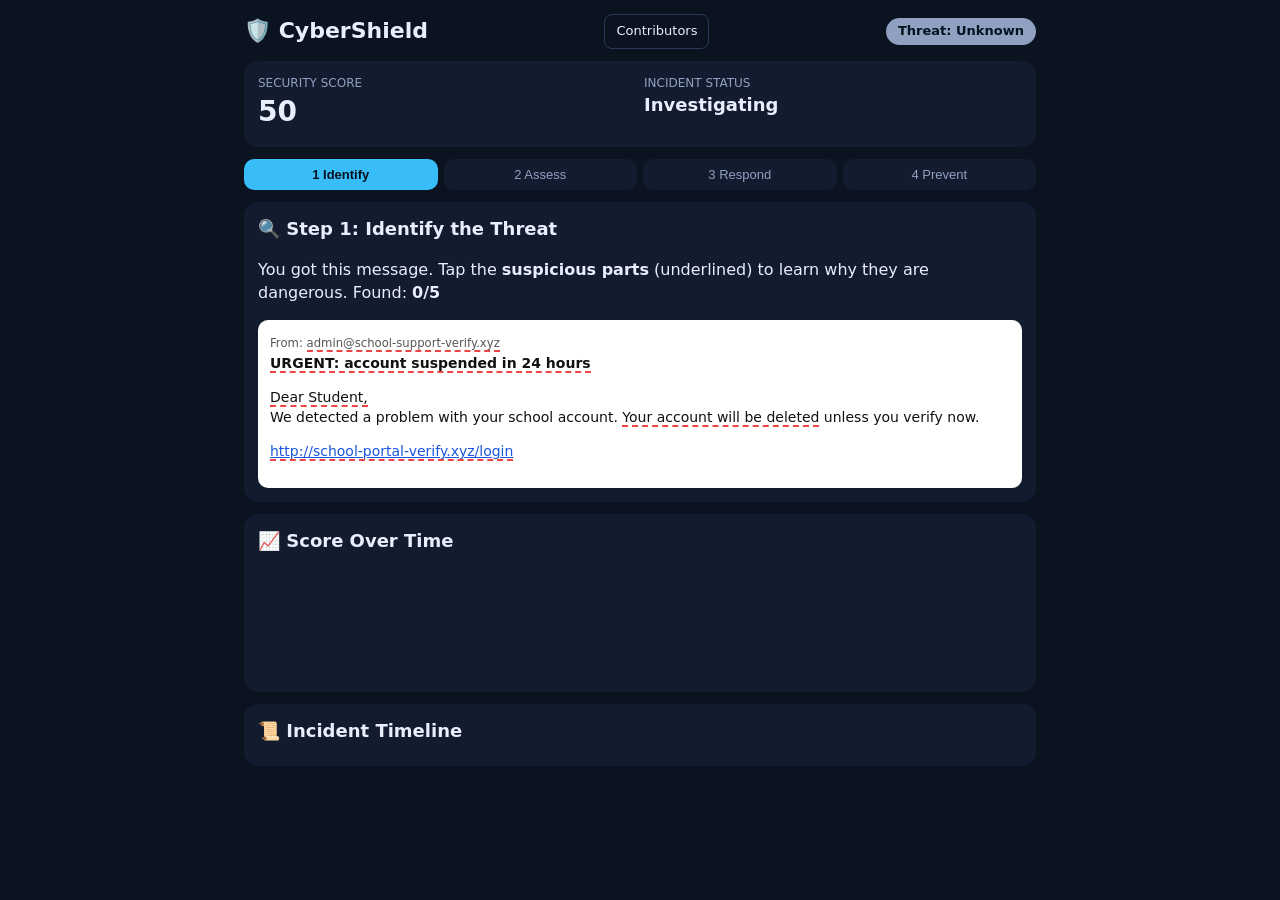
==== index.html @ 08f1e730 "Second commit of CyberShiel" ====
<!DOCTYPE html>
<html lang="en">
<head>
  <meta charset="utf-8">
  <meta name="viewport" content="width=device-width, initial-scale=1, viewport-fit=cover">
  <title>CyberShield</title>
  <link rel="stylesheet" href="index.css">
</head>
<body>
  <div class="w">
    <header class="top">
      <h1>🛡️ CyberShield</h1>
      <a class="contributors-link" href="contributors.html">Contributors</a>
      <span id="lvl" class="badge">Threat: Unknown</span>
    </header>
    <section class="g card" aria-label="Security overview">
      <div>
        <div class="metric-label">SECURITY SCORE</div>
        <div class="big" id="sc">50</div>
      </div>
      <div>
        <div class="metric-label">INCIDENT STATUS</div>
        <div class="big status-value" id="st">Investigating</div>
      </div>
    </section>
    <nav class="tabs" id="tabs" aria-label="Incident response steps"></nav>
    <main id="main"></main>
    <section class="card" aria-labelledby="score-heading">
      <h2 id="score-heading">📈 Score Over Time</h2>
      <div id="gr"></div>
    </section>
    <section class="card" aria-labelledby="timeline-heading">
      <h2 id="timeline-heading">📜 Incident Timeline</h2>
      <div id="log"></div>
    </section>
  </div>
<script>
// ---- STATE: everything the dashboard remembers lives here ----
var S={step:0,score:50,found:{},round:0,done:false,log:[],mist:[],hist:[50]};
var STEPS=["1 Identify","2 Assess","3 Respond","4 Prevent"];

// ---- DATA: edit these to change the scenario ----
var FLAGS={
 sender:["admin@school-support-verify.xyz","Fake sender: the real school uses its official domain, not a random .xyz address."],
 urgent:["URGENT: account suspended in 24 hours","Urgency is a pressure trick. Attackers want you to panic and not think."],
 greet:["Dear Student,","Generic greeting. A real admin would use your name."],
 link:["http://school-portal-verify.xyz/login","The link goes to a lookalike site, not the real school portal. It will steal your password."],
 threat:["Your account will be deleted","Threats of punishment or loss are a classic phishing tactic."]
};
var ROUNDS=[
 {q:"You just realised you typed your password on that site. What do you do FIRST?",o:[
  ["Ignore it and hope nothing happens",0,"Bad. The attacker already has your password. Every minute counts."],
  ["Change the password from a trusted device and make it strong and unique",1,"Correct! This locks the attacker out. Use a NEW password, never reuse old ones."],
  ["Reply to the sender and ask if it's real",0,"Bad. Talking to the attacker confirms your account is active and gives them more chances."],
  ["Just delete the message",0,"Not enough. Deleting hides the problem but the stolen password still works. Also you lose evidence."]]},
 {q:"Alert! A login from another country at 2:14 AM was detected. What now?",o:[
  ["Turn on MFA and log out all other sessions",1,"Correct! MFA means a stolen password alone is not enough, and logging out sessions kicks the attacker out."],
  ["Wait and see if it happens again",0,"Bad. Waiting lets the attacker read data and attack your friends from your account."],
  ["Message friends to click the link to 'check it'",0,"Very bad! That spreads the attack to others."],
  ["Take a screenshot, then report to the IT admin",1,"Correct! Reporting warns the school and the screenshot preserves evidence."]]},
 {q:"Your laptop is acting weird after the click. It might have malware. What do you do?",o:[
  ["Disconnect from Wi-Fi, then run an antivirus scan",1,"Correct! Disconnecting stops malware from spreading or sending data out."],
  ["Wipe and reinstall everything right now",0,"Too early. This destroys evidence the IT team needs. Report first."],
  ["Keep using it normally",0,"Bad. Malware could keep stealing data while you work."],
  ["Plug in a USB drive and copy your files to save them",0,"Bad. You could spread infected files to the USB and other devices."]]}
];
var AT=[["Student account",95,"#ef4444"],["Personal data",75,"#f59e0b"],["School data (grades, records)",60,"#f59e0b"],["Other students (if link is forwarded)",45,"#38bdf8"]];
var PREV=[
 ["Check the sender's real address before clicking anything","Phishing relies on fake senders."],
 ["Hover over links to see where they REALLY go","Fake login pages copy the real design."],
 ["Turn on MFA on every school and email account","Stops stolen-password logins."],
 ["Use a password manager and a unique password per site","One leaked password won't open everything."],
 ["Never share passwords. Schools never ask by message","Real admins don't need your password."],
 ["Report suspicious messages to the IT team","Reporting protects the whole school."],
 ["Keep your OS and antivirus updated","Closes holes that malware uses."]];

// ---- HELPERS ----
function $(i){return document.getElementById(i)}
function addLog(t){S.log.push(t);renderLog()}
function renderLog(){$("log").innerHTML=S.log.map(function(l){return '<div class="log">'+l+'</div>'}).join("")}
function setLevel(t,c){var e=$("lvl");e.textContent="Threat: "+t;e.style.background=c;e.style.color="#04121f"}
function bump(n){S.score=Math.max(0,Math.min(100,S.score+n));$("sc").textContent=S.score;S.hist.push(S.score);graph()}
function graph(){var h=S.hist,w=300/Math.max(h.length-1,1),p=h.map(function(v,i){return (i*w)+","+(100-v)}).join(" ");$("gr").innerHTML='<svg viewBox="0 0 300 100" width="100%" height="110"><polyline points="'+p+'" fill="none" stroke="#38bdf8" stroke-width="3"/></svg>'}
var T=null;
function startT(){var t=15;clearInterval(T);T=setInterval(function(){t--;var e=$("tm");if(e)e.textContent="⏱ "+t+"s";if(t<=0){clearInterval(T);timeout()}},1000)}
function timeout(){if(!$("o0"))return;var r=ROUNDS[S.round];r.o.forEach(function(_,j){$("o"+j).disabled=true});bump(-8);S.mist.push(r.q);addLog("⏰ Too slow! No decision made in time");$("fb").innerHTML='<div class="fb badc">⏰ Time is up! In a real attack, hesitating gives the attacker more time.</div><button class="next" onclick="nextR()">Next ➜</button>'}
function go(n){clearInterval(T);S.step=n;render()}
function tabs(){$("tabs").innerHTML=STEPS.map(function(s,i){return '<button class="tab'+(i==S.step?' on':'')+'" onclick="go('+i+')">'+s+'</button>'}).join("")}

// ---- SCREENS ----
function render(){tabs();[s1,s2,s3,s4][S.step]()}

function s1(){
 var n=Object.keys(S.found).length,h='<div class="card"><h2>🔍 Step 1: Identify the Threat</h2><p>You got this message. Tap the <b>suspicious parts</b> (underlined) to learn why they are dangerous. Found: <b>'+n+'/5</b></p>';
 function f(k){return '<span class="flag'+(S.found[k]?' f':'')+'" onclick="flag(\''+k+'\')">'+FLAGS[k][0]+'</span>'}
 h+='<div class="mail"><small>From: '+f("sender")+'</small><br><b>'+f("urgent")+'</b><p>'+f("greet")+'<br>We detected a problem with your school account. '+f("threat")+' unless you verify now.</p><p><span class="link" onclick="flag(\'link\')">'+f("link")+'</span></p></div><div id="ex"></div>';
 if(n==5)h+='<button class="next" onclick="clicked()">All found! You clicked the link and entered your password... ➜</button>';
 $("main").innerHTML=h+'</div>'
}
function flag(k){
 if(!S.found[k]){S.found[k]=1;bump(4);addLog("Spotted red flag: "+FLAGS[k][0])}
 s1();$("ex").innerHTML='<div class="fb good"><b>Why it is dangerous:</b> '+FLAGS[k][1]+'</div>'
}
function clicked(){S.step=1;addLog("⚠️ Student clicked the link and entered username and password");addLog("🚨 Unusual login detected: new country, 2:14 AM");setLevel("CRITICAL","#ef4444");$("st").textContent="Under attack";bump(-25);render()}

function s2(){
 var h='<div class="card"><h2>📊 Step 2: Assess the Risk</h2><p>Classification: <span class="badge" style="background:#ef4444;color:#04121f">CRITICAL</span></p><p>Why Critical? The password was <b>actually entered</b> on a fake site and a <b>real attacker login</b> already happened. This is no longer just a suspicious message, it is a confirmed breach.</p>';
 AT.forEach(function(a){h+='<div class="row"><span>'+a[0]+'</span><span>'+a[1]+'% at risk</span></div><div class="bar"><i style="width:'+a[1]+'%;background:'+a[2]+'"></i></div>'});
 h+='<p style="color:var(--mu);font-size:13px">Scale: Low = suspicious only. Medium = clicked but nothing entered. High = password entered. Critical = password entered AND attacker activity seen.</p><button class="next" onclick="go(2)">Respond now ➜</button></div>';
 $("main").innerHTML=h
}

function s3(){
 if(S.round>=ROUNDS.length){return end()}
 var r=ROUNDS[S.round],h='<div class="card"><h2>⚡ Step 3: Respond ('+(S.round+1)+'/'+ROUNDS.length+')</h2><span class="badge" id="tm" style="background:#0f1728">⏱ 15s</span><p><b>'+r.q+'</b></p>';
 r.o.forEach(function(o,i){h+='<button class="btn" id="o'+i+'" onclick="pick('+i+')">'+o[0]+'</button>'});
 $("main").innerHTML=h+'<div id="fb"></div></div>';startT()
}
function pick(i){
 clearInterval(T);var r=ROUNDS[S.round],o=r.o[i],ok=o[1];
 r.o.forEach(function(_,j){$("o"+j).disabled=true});
 bump(ok?12:-10);if(!ok)S.mist.push(r.q);
 addLog((ok?"✅ ":"❌ ")+o[0]);
 $("fb").innerHTML='<div class="fb '+(ok?'good':'badc')+'">'+(ok?'✅ ':'❌ ')+o[2]+'</div><button class="next" onclick="nextR()">Next ➜</button>'
}
function nextR(){S.round++;s3()}

function end(){
 S.done=true;setLevel("CONTAINED","#22c55e");$("st").textContent="Contained";
 $("main").innerHTML='<div class="card"><h2>🏁 Incident Handled</h2><p>Final score: <b>'+S.score+'/100</b>. '+(S.mist.length?'You made '+S.mist.length+' wrong choice(s). Real attackers punish those, so learn from the feedback in the timeline.':'Perfect. You acted like a pro!')+'</p><button class="next" onclick="go(3)">See how to prevent this ➜</button></div>'
}

function s4(){
 var h='<div class="card"><h2>🧱 Step 4: Prevent Future Attacks</h2><p>Based on this <b>phishing + stolen password</b> attack:</p>';
 PREV.forEach(function(p,i){h+='<label class="btn" style="display:block"><input type="checkbox" onchange="chk(this)"> <b>'+p[0]+'</b><br><small style="color:var(--mu)">'+p[1]+'</small></label>'});
 $("main").innerHTML=h+'<p style="color:var(--mu);font-size:13px">Tick each habit you will follow. Each one boosts your score.</p></div>'
}
function chk(e){bump(e.checked?3:-3)}

render();renderLog();graph();setLevel("Unknown","#8fa0c0");
</script></body></html>
---- index.css ----
:root {
  --bg: #0b1220;
  --card: #131c2e;
  --tx: #e8eefc;
  --mu: #8fa0c0;
  --ok: #22c55e;
  --bad: #ef4444;
  --warn: #f59e0b;
  --ac: #38bdf8;
  box-sizing: border-box;
  padding-top: env(safe-area-inset-top, 0px);
  padding-bottom: env(safe-area-inset-bottom, 0px);
}

* {
  box-sizing: border-box;
}

body {
  margin: 0;
  background: var(--bg);
  color: var(--tx);
  font-family: system-ui, Arial, sans-serif;
  line-height: 1.45;
}

.w {
  max-width: 820px;
  margin: auto;
  padding: 14px;
}

h1 {
  margin: 0;
  font-size: 22px;
}

h2 {
  margin: 0 0 8px;
  font-size: 18px;
}

.top {
  display: flex;
  justify-content: space-between;
  align-items: center;
  gap: 8px;
  flex-wrap: wrap;
}

.contributors-link {
  padding: 7px 11px;
  border: 1px solid #2a3957;
  border-radius: 8px;
  color: var(--tx);
  text-decoration: none;
  font-size: 13px;
}

.contributors-link:hover {
  border-color: var(--ac);
  color: var(--ac);
}

.badge {
  padding: 4px 12px;
  border-radius: 99px;
  font-weight: 700;
  font-size: 13px;
}

.card {
  margin: 12px 0;
  padding: 14px;
  border-radius: 14px;
  background: var(--card);
}

.tabs {
  display: flex;
  gap: 6px;
  overflow-x: auto;
}

.tab {
  flex: 1;
  min-width: 80px;
  padding: 8px;
  border: 0;
  border-radius: 10px;
  background: var(--card);
  color: var(--mu);
  text-align: center;
  font-size: 13px;
  cursor: pointer;
}

.tab.on {
  background: var(--ac);
  color: #04121f;
  font-weight: 700;
}

.mail {
  padding: 12px;
  border-radius: 10px;
  background: #fff;
  color: #111;
  font-size: 14px;
}

.mail small {
  color: #555;
}

.flag {
  border-bottom: 2px dashed var(--bad);
  cursor: pointer;
}

.flag.f {
  background: #fecaca;
}

.link {
  color: #1a56db;
  text-decoration: underline;
  cursor: pointer;
}

.btn {
  display: block;
  width: 100%;
  margin: 6px 0;
  padding: 11px;
  border: 1px solid #2a3957;
  border-radius: 10px;
  background: #0f1728;
  color: var(--tx);
  text-align: left;
  font-size: 14px;
  cursor: pointer;
}

.btn:disabled {
  opacity: 0.55;
}

.fb {
  margin-top: 8px;
  padding: 10px;
  border-radius: 10px;
  font-size: 14px;
}

.good {
  border: 1px solid var(--ok);
  background: #052e16;
}

.badc {
  border: 1px solid var(--bad);
  background: #2a0a0a;
}

.bar {
  height: 10px;
  overflow: hidden;
  border-radius: 9px;
  background: #0f1728;
}

.bar i {
  display: block;
  height: 100%;
}

.row {
  display: flex;
  justify-content: space-between;
  margin: 8px 0 3px;
  font-size: 13px;
}

.log {
  margin: 5px 0;
  padding-left: 8px;
  border-left: 3px solid #2a3957;
  color: var(--mu);
  font-size: 13px;
}

.next {
  margin-top: 8px;
  padding: 10px 16px;
  border: 0;
  border-radius: 10px;
  background: var(--ac);
  color: #04121f;
  font-weight: 700;
  cursor: pointer;
}

.g {
  display: grid;
  grid-template-columns: 1fr 1fr;
  gap: 8px;
}

.big {
  font-size: 28px;
  font-weight: 800;
}

.status-value {
  font-size: 18px;
}

.metric-label {
  color: var(--mu);
  font-size: 12px;
}

ul {
  margin: 6px 0;
  padding-left: 18px;
}
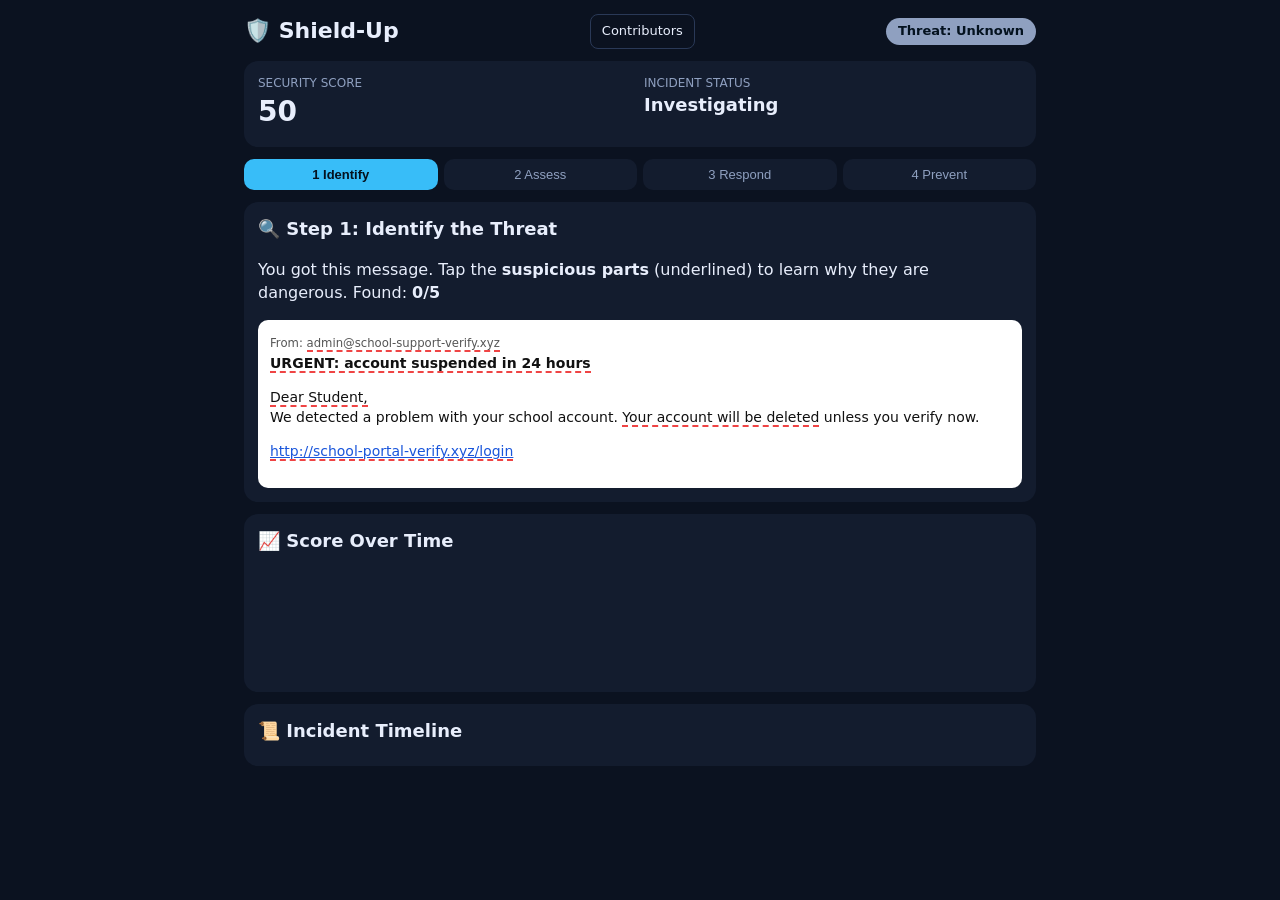
==== commit b8d9c21d: "Fixed minor issues of website errors" ====
--- a/index.html
+++ b/index.html
@@ -3,13 +3,13 @@
 <head>
   <meta charset="utf-8">
   <meta name="viewport" content="width=device-width, initial-scale=1, viewport-fit=cover">
-  <title>CyberShield</title>
+  <title>Shield-Up</title>
   <link rel="stylesheet" href="index.css">
 </head>
 <body>
   <div class="w">
     <header class="top">
-      <h1>🛡️ CyberShield</h1>
+      <h1>🛡️ Shield-Up</h1>
       <a class="contributors-link" href="contributors.html">Contributors</a>
       <span id="lvl" class="badge">Threat: Unknown</span>
     </header>
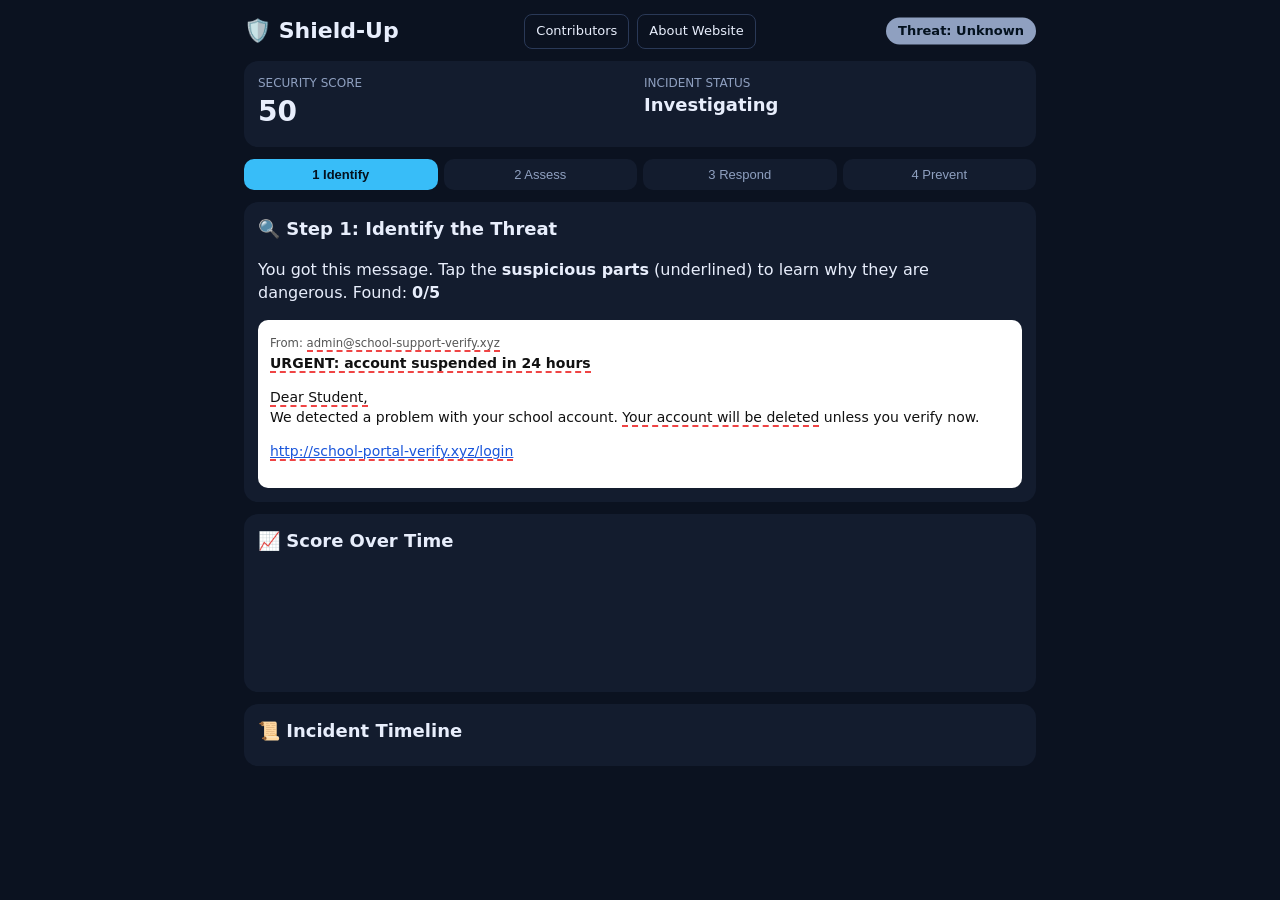
==== commit 43a48c43: "fixed minor bugs and compatability issues" ====
--- a/index.html
+++ b/index.html
@@ -10,7 +10,10 @@
   <div class="w">
     <header class="top">
       <h1>🛡️ Shield-Up</h1>
-      <a class="contributors-link" href="contributors.html">Contributors</a>
+      <nav class="header-links" aria-label="More about Shield-Up">
+        <a class="contributors-link" href="contributors.html">Contributors</a>
+        <a class="contributors-link" href="about.html">About Website</a>
+      </nav>
       <span id="lvl" class="badge">Threat: Unknown</span>
     </header>
     <section class="g card" aria-label="Security overview">
@@ -34,108 +37,6 @@
       <div id="log"></div>
     </section>
   </div>
-<script>
-// ---- STATE: everything the dashboard remembers lives here ----
-var S={step:0,score:50,found:{},round:0,done:false,log:[],mist:[],hist:[50]};
-var STEPS=["1 Identify","2 Assess","3 Respond","4 Prevent"];
-
-// ---- DATA: edit these to change the scenario ----
-var FLAGS={
- sender:["admin@school-support-verify.xyz","Fake sender: the real school uses its official domain, not a random .xyz address."],
- urgent:["URGENT: account suspended in 24 hours","Urgency is a pressure trick. Attackers want you to panic and not think."],
- greet:["Dear Student,","Generic greeting. A real admin would use your name."],
- link:["http://school-portal-verify.xyz/login","The link goes to a lookalike site, not the real school portal. It will steal your password."],
- threat:["Your account will be deleted","Threats of punishment or loss are a classic phishing tactic."]
-};
-var ROUNDS=[
- {q:"You just realised you typed your password on that site. What do you do FIRST?",o:[
-  ["Ignore it and hope nothing happens",0,"Bad. The attacker already has your password. Every minute counts."],
-  ["Change the password from a trusted device and make it strong and unique",1,"Correct! This locks the attacker out. Use a NEW password, never reuse old ones."],
-  ["Reply to the sender and ask if it's real",0,"Bad. Talking to the attacker confirms your account is active and gives them more chances."],
-  ["Just delete the message",0,"Not enough. Deleting hides the problem but the stolen password still works. Also you lose evidence."]]},
- {q:"Alert! A login from another country at 2:14 AM was detected. What now?",o:[
-  ["Turn on MFA and log out all other sessions",1,"Correct! MFA means a stolen password alone is not enough, and logging out sessions kicks the attacker out."],
-  ["Wait and see if it happens again",0,"Bad. Waiting lets the attacker read data and attack your friends from your account."],
-  ["Message friends to click the link to 'check it'",0,"Very bad! That spreads the attack to others."],
-  ["Take a screenshot, then report to the IT admin",1,"Correct! Reporting warns the school and the screenshot preserves evidence."]]},
- {q:"Your laptop is acting weird after the click. It might have malware. What do you do?",o:[
-  ["Disconnect from Wi-Fi, then run an antivirus scan",1,"Correct! Disconnecting stops malware from spreading or sending data out."],
-  ["Wipe and reinstall everything right now",0,"Too early. This destroys evidence the IT team needs. Report first."],
-  ["Keep using it normally",0,"Bad. Malware could keep stealing data while you work."],
-  ["Plug in a USB drive and copy your files to save them",0,"Bad. You could spread infected files to the USB and other devices."]]}
-];
-var AT=[["Student account",95,"#ef4444"],["Personal data",75,"#f59e0b"],["School data (grades, records)",60,"#f59e0b"],["Other students (if link is forwarded)",45,"#38bdf8"]];
-var PREV=[
- ["Check the sender's real address before clicking anything","Phishing relies on fake senders."],
- ["Hover over links to see where they REALLY go","Fake login pages copy the real design."],
- ["Turn on MFA on every school and email account","Stops stolen-password logins."],
- ["Use a password manager and a unique password per site","One leaked password won't open everything."],
- ["Never share passwords. Schools never ask by message","Real admins don't need your password."],
- ["Report suspicious messages to the IT team","Reporting protects the whole school."],
- ["Keep your OS and antivirus updated","Closes holes that malware uses."]];
-
-// ---- HELPERS ----
-function $(i){return document.getElementById(i)}
-function addLog(t){S.log.push(t);renderLog()}
-function renderLog(){$("log").innerHTML=S.log.map(function(l){return '<div class="log">'+l+'</div>'}).join("")}
-function setLevel(t,c){var e=$("lvl");e.textContent="Threat: "+t;e.style.background=c;e.style.color="#04121f"}
-function bump(n){S.score=Math.max(0,Math.min(100,S.score+n));$("sc").textContent=S.score;S.hist.push(S.score);graph()}
-function graph(){var h=S.hist,w=300/Math.max(h.length-1,1),p=h.map(function(v,i){return (i*w)+","+(100-v)}).join(" ");$("gr").innerHTML='<svg viewBox="0 0 300 100" width="100%" height="110"><polyline points="'+p+'" fill="none" stroke="#38bdf8" stroke-width="3"/></svg>'}
-var T=null;
-function startT(){var t=15;clearInterval(T);T=setInterval(function(){t--;var e=$("tm");if(e)e.textContent="⏱ "+t+"s";if(t<=0){clearInterval(T);timeout()}},1000)}
-function timeout(){if(!$("o0"))return;var r=ROUNDS[S.round];r.o.forEach(function(_,j){$("o"+j).disabled=true});bump(-8);S.mist.push(r.q);addLog("⏰ Too slow! No decision made in time");$("fb").innerHTML='<div class="fb badc">⏰ Time is up! In a real attack, hesitating gives the attacker more time.</div><button class="next" onclick="nextR()">Next ➜</button>'}
-function go(n){clearInterval(T);S.step=n;render()}
-function tabs(){$("tabs").innerHTML=STEPS.map(function(s,i){return '<button class="tab'+(i==S.step?' on':'')+'" onclick="go('+i+')">'+s+'</button>'}).join("")}
-
-// ---- SCREENS ----
-function render(){tabs();[s1,s2,s3,s4][S.step]()}
-
-function s1(){
- var n=Object.keys(S.found).length,h='<div class="card"><h2>🔍 Step 1: Identify the Threat</h2><p>You got this message. Tap the <b>suspicious parts</b> (underlined) to learn why they are dangerous. Found: <b>'+n+'/5</b></p>';
- function f(k){return '<span class="flag'+(S.found[k]?' f':'')+'" onclick="flag(\''+k+'\')">'+FLAGS[k][0]+'</span>'}
- h+='<div class="mail"><small>From: '+f("sender")+'</small><br><b>'+f("urgent")+'</b><p>'+f("greet")+'<br>We detected a problem with your school account. '+f("threat")+' unless you verify now.</p><p><span class="link" onclick="flag(\'link\')">'+f("link")+'</span></p></div><div id="ex"></div>';
- if(n==5)h+='<button class="next" onclick="clicked()">All found! You clicked the link and entered your password... ➜</button>';
- $("main").innerHTML=h+'</div>'
-}
-function flag(k){
- if(!S.found[k]){S.found[k]=1;bump(4);addLog("Spotted red flag: "+FLAGS[k][0])}
- s1();$("ex").innerHTML='<div class="fb good"><b>Why it is dangerous:</b> '+FLAGS[k][1]+'</div>'
-}
-function clicked(){S.step=1;addLog("⚠️ Student clicked the link and entered username and password");addLog("🚨 Unusual login detected: new country, 2:14 AM");setLevel("CRITICAL","#ef4444");$("st").textContent="Under attack";bump(-25);render()}
-
-function s2(){
- var h='<div class="card"><h2>📊 Step 2: Assess the Risk</h2><p>Classification: <span class="badge" style="background:#ef4444;color:#04121f">CRITICAL</span></p><p>Why Critical? The password was <b>actually entered</b> on a fake site and a <b>real attacker login</b> already happened. This is no longer just a suspicious message, it is a confirmed breach.</p>';
- AT.forEach(function(a){h+='<div class="row"><span>'+a[0]+'</span><span>'+a[1]+'% at risk</span></div><div class="bar"><i style="width:'+a[1]+'%;background:'+a[2]+'"></i></div>'});
- h+='<p style="color:var(--mu);font-size:13px">Scale: Low = suspicious only. Medium = clicked but nothing entered. High = password entered. Critical = password entered AND attacker activity seen.</p><button class="next" onclick="go(2)">Respond now ➜</button></div>';
- $("main").innerHTML=h
-}
-
-function s3(){
- if(S.round>=ROUNDS.length){return end()}
- var r=ROUNDS[S.round],h='<div class="card"><h2>⚡ Step 3: Respond ('+(S.round+1)+'/'+ROUNDS.length+')</h2><span class="badge" id="tm" style="background:#0f1728">⏱ 15s</span><p><b>'+r.q+'</b></p>';
- r.o.forEach(function(o,i){h+='<button class="btn" id="o'+i+'" onclick="pick('+i+')">'+o[0]+'</button>'});
- $("main").innerHTML=h+'<div id="fb"></div></div>';startT()
-}
-function pick(i){
- clearInterval(T);var r=ROUNDS[S.round],o=r.o[i],ok=o[1];
- r.o.forEach(function(_,j){$("o"+j).disabled=true});
- bump(ok?12:-10);if(!ok)S.mist.push(r.q);
- addLog((ok?"✅ ":"❌ ")+o[0]);
- $("fb").innerHTML='<div class="fb '+(ok?'good':'badc')+'">'+(ok?'✅ ':'❌ ')+o[2]+'</div><button class="next" onclick="nextR()">Next ➜</button>'
-}
-function nextR(){S.round++;s3()}
-
-function end(){
- S.done=true;setLevel("CONTAINED","#22c55e");$("st").textContent="Contained";
- $("main").innerHTML='<div class="card"><h2>🏁 Incident Handled</h2><p>Final score: <b>'+S.score+'/100</b>. '+(S.mist.length?'You made '+S.mist.length+' wrong choice(s). Real attackers punish those, so learn from the feedback in the timeline.':'Perfect. You acted like a pro!')+'</p><button class="next" onclick="go(3)">See how to prevent this ➜</button></div>'
-}
-
-function s4(){
- var h='<div class="card"><h2>🧱 Step 4: Prevent Future Attacks</h2><p>Based on this <b>phishing + stolen password</b> attack:</p>';
- PREV.forEach(function(p,i){h+='<label class="btn" style="display:block"><input type="checkbox" onchange="chk(this)"> <b>'+p[0]+'</b><br><small style="color:var(--mu)">'+p[1]+'</small></label>'});
- $("main").innerHTML=h+'<p style="color:var(--mu);font-size:13px">Tick each habit you will follow. Each one boosts your score.</p></div>'
-}
-function chk(e){bump(e.checked?3:-3)}
-
-render();renderLog();graph();setLevel("Unknown","#8fa0c0");
-</script></body></html>
+  <script src="index.js"></script>
+</body>
+</html>
--- a/index.css
+++ b/index.css
@@ -12,6 +12,7 @@
   padding-bottom: env(safe-area-inset-bottom, 0px);
 }
 
+
 * {
   box-sizing: border-box;
 }
@@ -41,11 +42,26 @@
 }
 
 .top {
-  display: flex;
-  justify-content: space-between;
+  position: relative;
+  display: grid;
+  grid-template-columns: minmax(0, 1fr) auto minmax(0, 1fr);
   align-items: center;
   gap: 8px;
+  min-height: 34px;
+}
+
+.header-links {
+  display: flex;
+  justify-content: center;
+  gap: 8px;
   flex-wrap: wrap;
+}
+
+.top > .badge {
+  position: absolute;
+  top: 50%;
+  right: 0;
+  transform: translateY(-50%);
 }
 
 .contributors-link {
@@ -224,4 +240,22 @@
 ul {
   margin: 6px 0;
   padding-left: 18px;
+}
+
+@media (max-width: 600px) {
+  .top {
+    grid-template-columns: minmax(0, 1fr) auto;
+  }
+
+  .top > .badge {
+    position: static;
+    grid-column: 2;
+    grid-row: 1;
+    transform: none;
+  }
+
+  .header-links {
+    grid-column: 1 / -1;
+    grid-row: 2;
+  }
 }
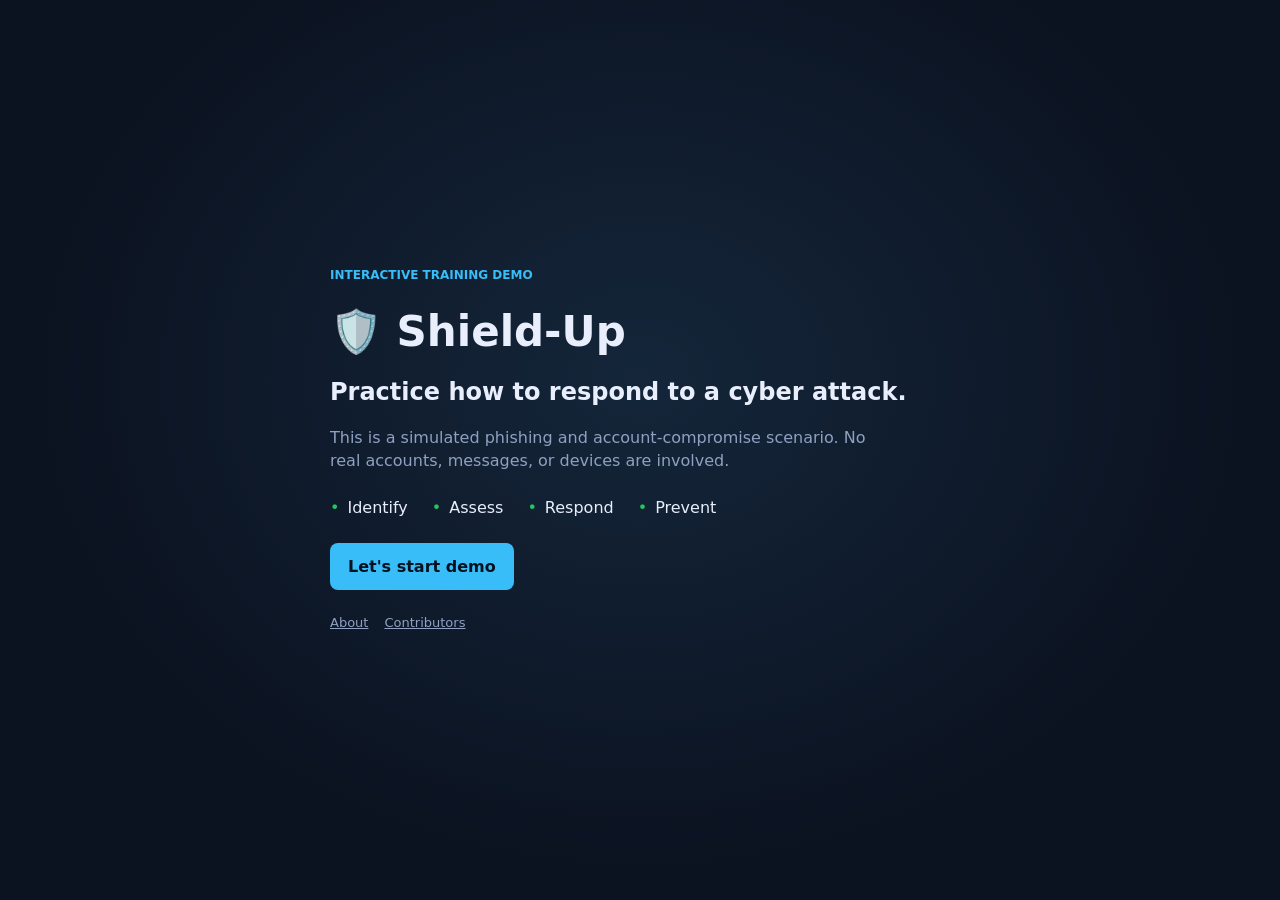
==== commit 574f17b8: "Fixed major errors and added QOL features" ====
--- a/index.html
+++ b/index.html
@@ -4,6 +4,15 @@
   <meta charset="utf-8">
   <meta name="viewport" content="width=device-width, initial-scale=1, viewport-fit=cover">
   <title>Shield-Up</title>
+  <link rel="icon" type="image/png" sizes="32x32" href="icons/heart-lock.png?v=2">
+  <link rel="icon" type="image/x-icon" href="favicon.ico?v=2">
+  <link rel="shortcut icon" type="image/x-icon" href="favicon.ico?v=2">
+  <link rel="apple-touch-icon" sizes="180x180" href="icons/apple-touch-icon.png?v=2">
+  <script>
+    if (!new URLSearchParams(window.location.search).has("start")) {
+      window.location.replace("welcome.html");
+    }
+  </script>
   <link rel="stylesheet" href="index.css">
 </head>
 <body>
--- a/index.css
+++ b/index.css
@@ -217,6 +217,17 @@
   cursor: pointer;
 }
 
+.next:disabled {
+  opacity: 0.5;
+  cursor: not-allowed;
+}
+
+.phase-actions {
+  display: flex;
+  flex-wrap: wrap;
+  gap: 8px;
+}
+
 .g {
   display: grid;
   grid-template-columns: 1fr 1fr;
